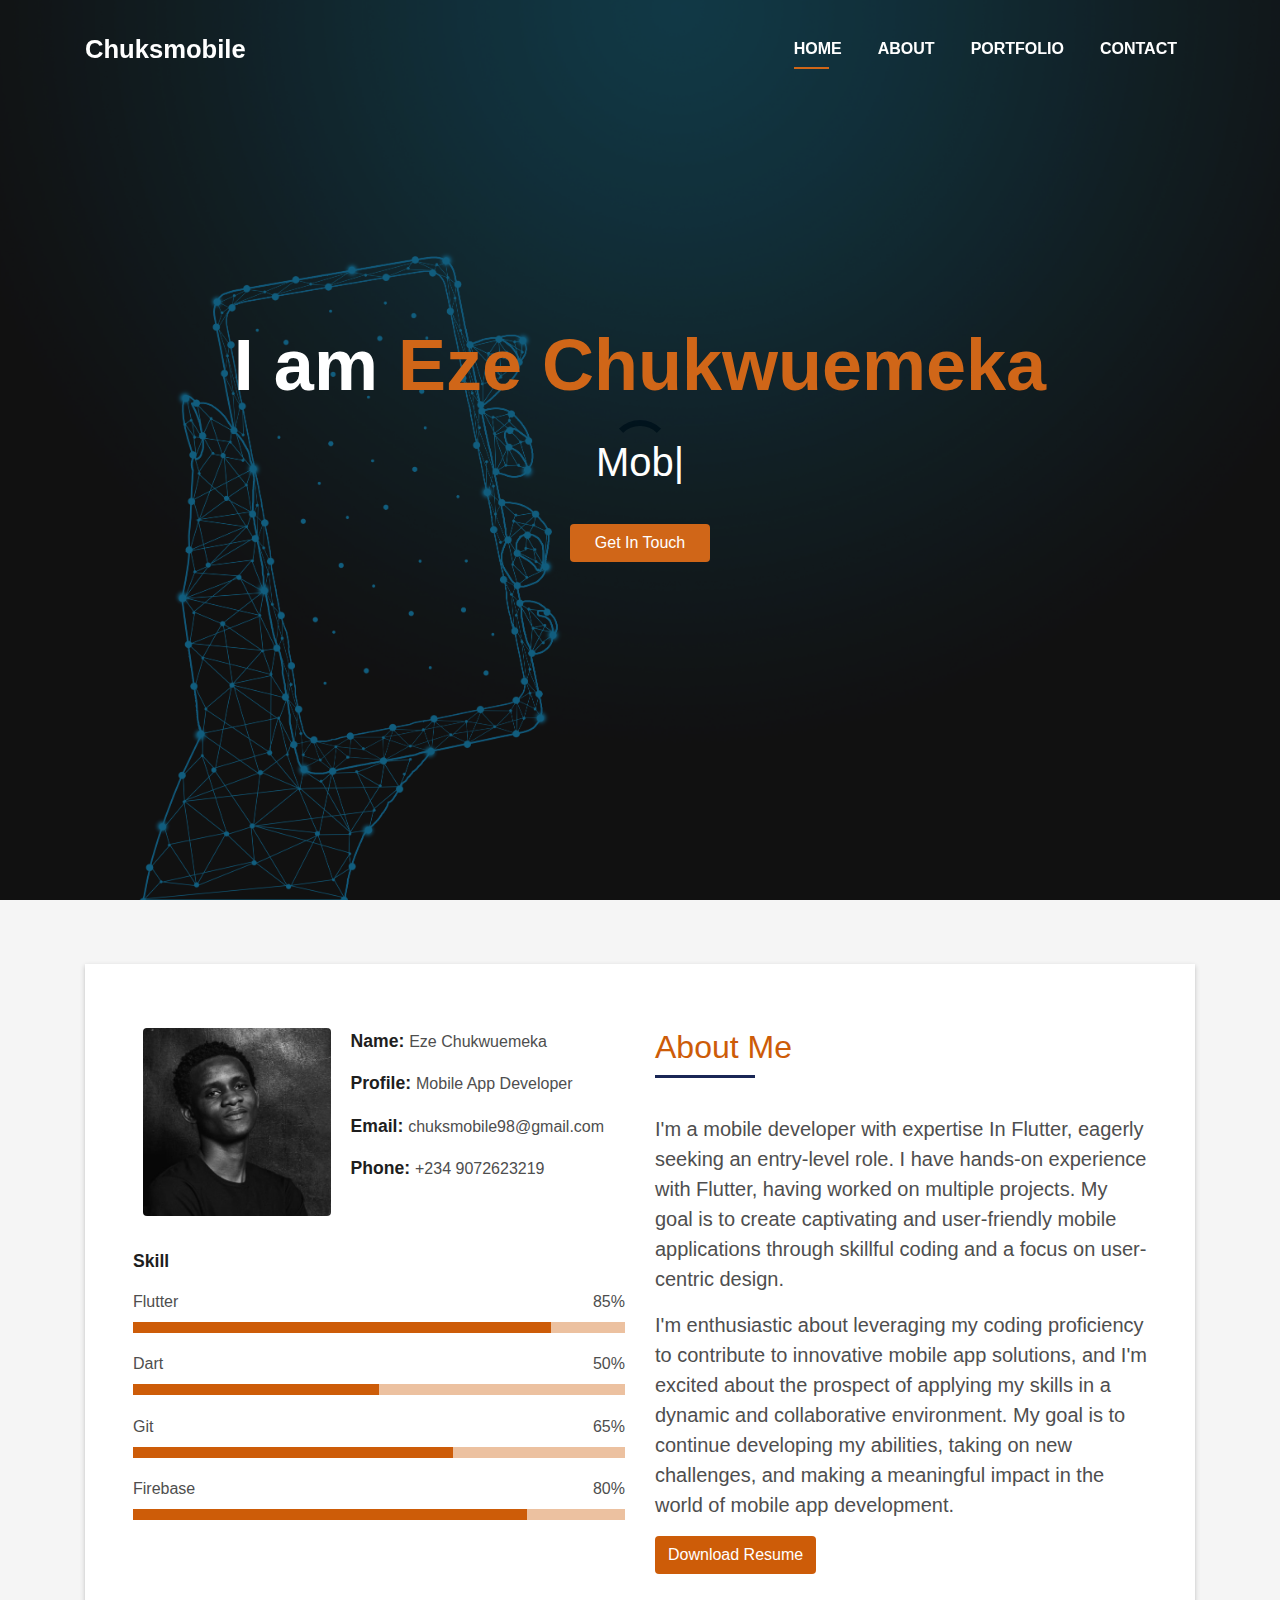
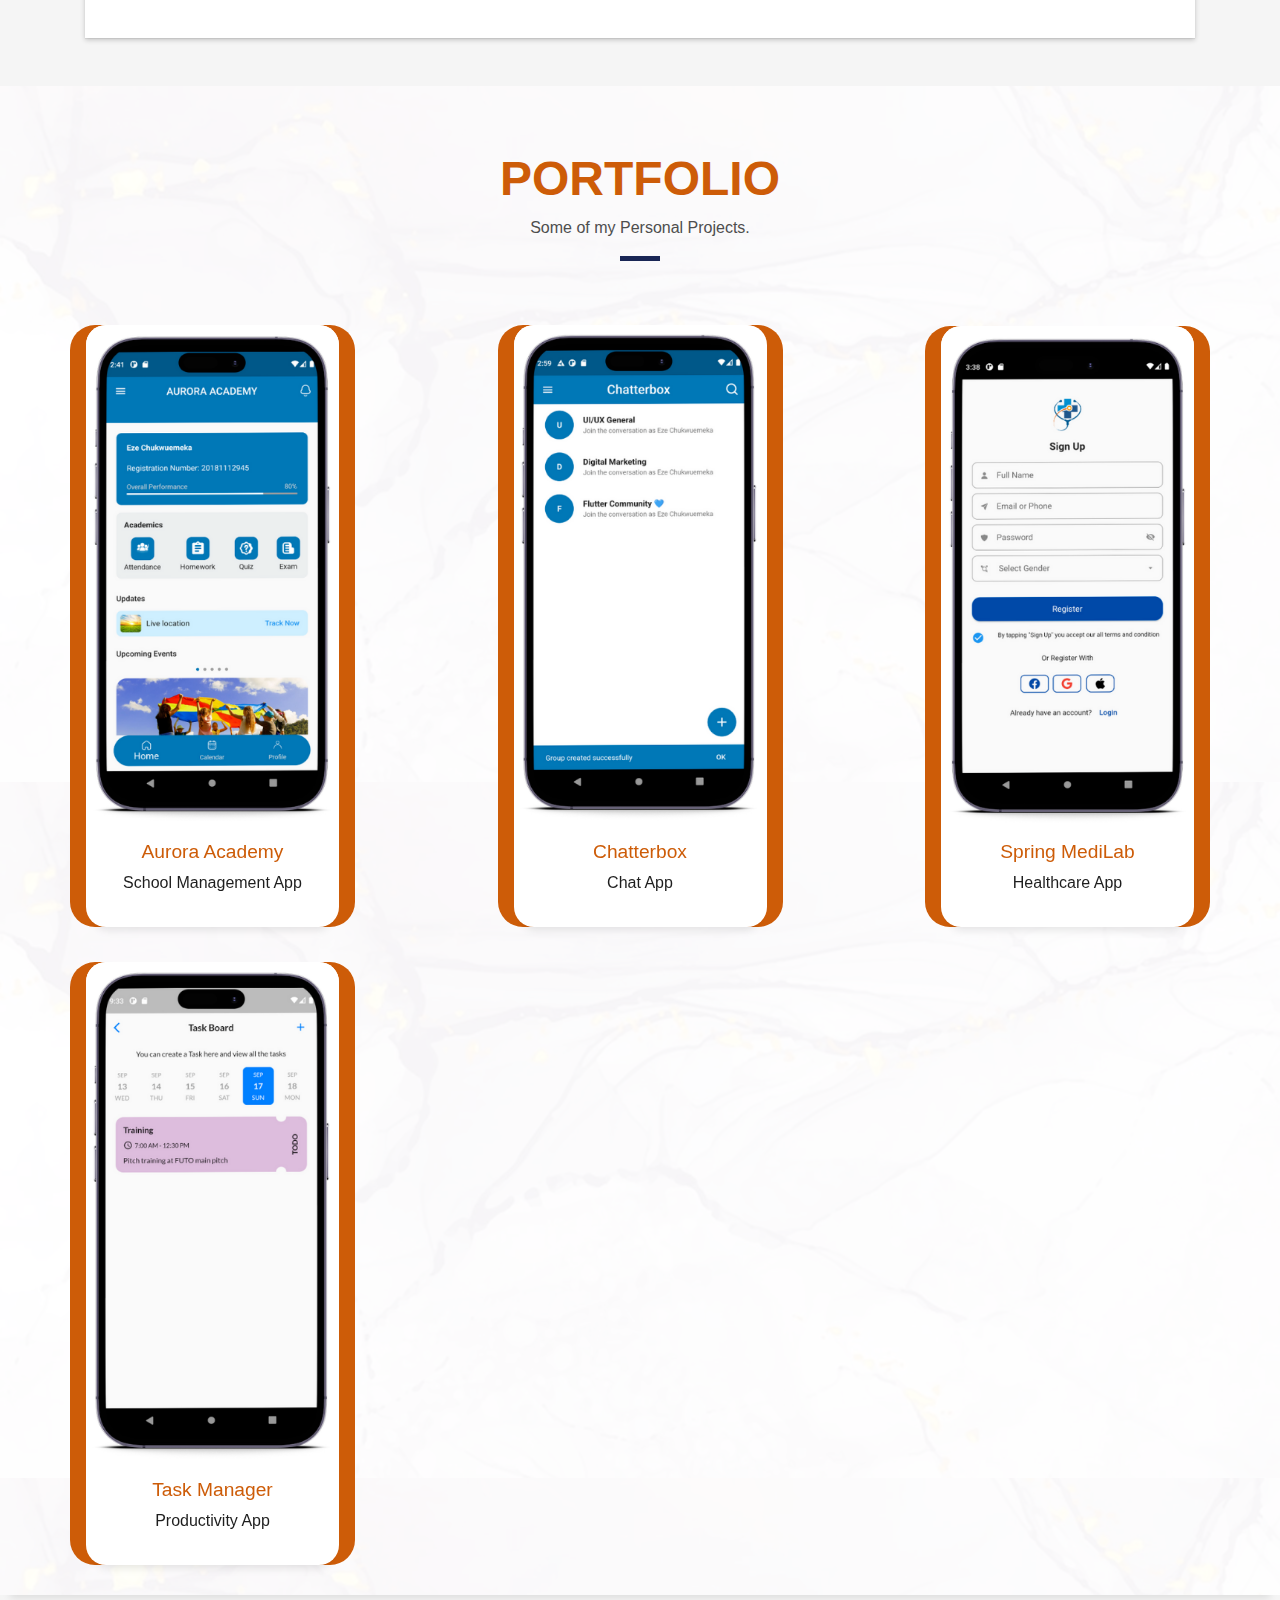
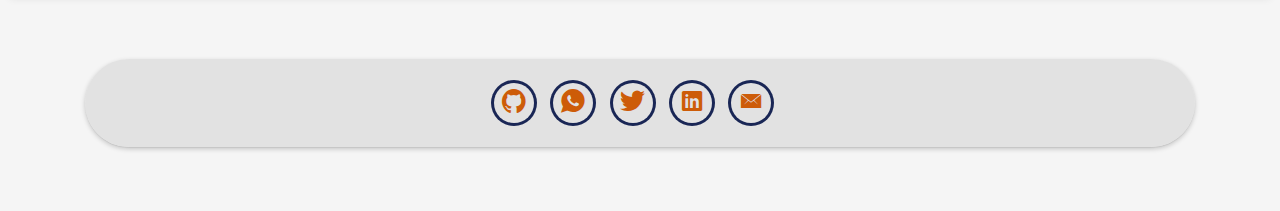
==== index.html @ 96741dcc "Initial commit" ====
<!DOCTYPE html>
<html lang="en">
  <head>
    <meta charset="utf-8" />
    <title>Eze Chukwuemeka - Mobile developer</title>
    <meta content="width=device-width, initial-scale=1.0" name="viewport" />
    <meta content="" name="keywords" />
    <meta content="" name="description" />

    <!-- Favicons -->
    <link href="img/eze.jpg" rel="icon" />
    <link href="img/eze.jpg" rel="apple-touch-icon" />

    <!-- Bootstrap CSS File -->
    <link href="lib/bootstrap/css/bootstrap.min.css" rel="stylesheet" />

    <!-- Libraries CSS Files -->
    <link href="lib/font-awesome/css/font-awesome.min.css" rel="stylesheet" />
    <link href="lib/animate/animate.min.css" rel="stylesheet" />
    <link href="lib/ionicons/css/ionicons.min.css" rel="stylesheet" />
    <link href="lib/owlcarousel/assets/owl.carousel.min.css" rel="stylesheet" />
    <link href="lib/lightbox/css/lightbox.min.css" rel="stylesheet" />

    <!-- Main Stylesheet File -->
    <link href="css/style.css" rel="stylesheet" />
  </head>

  <body id="page-top">
    <!--/ Nav Star /-->
    <nav
      class="navbar navbar-b navbar-trans navbar-expand-md fixed-top"
      id="mainNav"
    >
      <div class="container">
        <a class="navbar-brand js-scroll" href="index.html">Chuksmobile</a>
        <button
          class="navbar-toggler collapsed"
          type="button"
          data-toggle="collapse"
          data-target="#navbarDefault"
          aria-controls="navbarDefault"
          aria-expanded="false"
          aria-label="Toggle navigation"
        >
          <span></span>
          <span></span>
          <span></span>
        </button>
        <div
          class="navbar-collapse collapse justify-content-end"
          id="navbarDefault"
        >
          <ul class="navbar-nav">
            <li class="nav-item">
              <a class="nav-link js-scroll active" href="#home">Home</a>
            </li>
            <li class="nav-item">
              <a class="nav-link js-scroll" href="#about">About</a>
            </li>

            <li class="nav-item">
              <a class="nav-link js-scroll" href="#portfolio">Portfolio</a>
            </li>

            <li class="nav-item">
              <a class="nav-link js-scroll" href="#socials">Contact</a>
            </li>
          </ul>
        </div>
      </div>
    </nav>
    <!--/ Nav End /-->

    <!--/ Intro Skew Star /-->
    <div
      id="home"
      class="intro route bg-image"
      style="background-image: url(img/tech4.jpg)"
    >
      <div class="overlay-itro"></div>
      <div class="intro-content display-table">
        <div class="table-cell">
          <div class="container">
            <!--<p class="display-6 color-d">Hello, world!</p>-->
            <h1 class="intro-title mb-4">
              I am <span style="color: #cd5c08">Eze Chukwuemeka</span>
            </h1>
            <p class="intro-subtitle">
              <span class="text-slider-items"
                >Mobile App Developer,Expertise in,Flutter,Dart,Firebase</span
              ><strong class="text-slider"></strong>
            </p>
            <p class="pt-3">
              <a
                class="btn btn-color text-white btn js-scroll px-4"
                href="#socials"
                role="button"
                >Get In Touch</a
              >
            </p>
          </div>
        </div>
      </div>
    </div>
    <!--/ Intro Skew End /-->

    <section id="about" class="about-mf sect-pt4 route">
      <div class="container">
        <div class="row">
          <div class="col-sm-12">
            <div class="box-shadow-full">
              <div class="row">
                <div class="col-md-6">
                  <div class="row">
                    <div class="col-sm-6 col-md-5">
                      <div class="about-img">
                        <img
                          src="img/eze.jpg"
                          class="img-fluid rounded b-shadow-a"
                          alt=""
                        />
                      </div>
                    </div>
                    <div class="col-sm-6 col-md-7">
                      <div class="about-info">
                        <p>
                          <span class="title-s">Name: </span>
                          <span>Eze Chukwuemeka</span>
                        </p>
                        <p>
                          <span class="title-s">Profile: </span>
                          <span>Mobile App Developer</span>
                        </p>
                        <p>
                          <span class="title-s">Email: </span>
                          <span>chuksmobile98@gmail.com</span>
                        </p>
                        <p>
                          <span class="title-s">Phone: </span>
                          <span>+234 9072623219</span>
                        </p>
                      </div>
                    </div>
                  </div>
                  <div class="skill-mf">
                    <p class="title-s">Skill</p>
                    <span>Flutter</span> <span class="pull-right">85%</span>
                    <div class="progress">
                      <div
                        class="progress-bar"
                        role="progressbar"
                        style="width: 85%"
                        aria-valuenow="85"
                        aria-valuemin="0"
                        aria-valuemax="100"
                      ></div>
                    </div>
                    <span>Dart</span> <span class="pull-right">50%</span>
                    <div class="progress">
                      <div
                        class="progress-bar"
                        role="progressbar"
                        style="width: 50%"
                        aria-valuenow="50"
                        aria-valuemin="0"
                        aria-valuemax="100"
                      ></div>
                    </div>
                    <span>Git</span> <span class="pull-right">65%</span>
                    <div class="progress">
                      <div
                        class="progress-bar"
                        role="progressbar"
                        style="width: 65%"
                        aria-valuenow="65"
                        aria-valuemin="0"
                        aria-valuemax="100"
                      ></div>
                    </div>
                    <span>Firebase</span> <span class="pull-right">80%</span>
                    <div class="progress">
                      <div
                        class="progress-bar"
                        role="progressbar"
                        style="width: 80%"
                        aria-valuenow="80"
                        aria-valuemin="0"
                        aria-valuemax="100"
                      ></div>
                    </div>
                  </div>
                </div>
                <div class="col-md-6">
                  <div class="about-me pt-4 pt-md-0">
                    <div class="title-box-2">
                      <h5 class="title-left">About Me</h5>
                    </div>
                    <p class="lead">
                      I'm a mobile developer with expertise In Flutter, eagerly
                      seeking an entry-level role. I have hands-on experience
                      with Flutter, having worked on multiple projects. My goal
                      is to create captivating and user-friendly mobile
                      applications through skillful coding and a focus on
                      user-centric design.
                    </p>
                    <p class="lead">
                      I'm enthusiastic about leveraging my coding proficiency to
                      contribute to innovative mobile app solutions, and I'm
                      excited about the prospect of applying my skills in a
                      dynamic and collaborative environment. My goal is to
                      continue developing my abilities, taking on new
                      challenges, and making a meaningful impact in the world of
                      mobile app development.
                    </p>

                    <!-- Add a "Download Resume" button -->
                    <div class="download-button">
                      <a
                        href="Resume.pdf"
                        class="btn btn-color text-white resume-btn"
                        download
                        >Download Resume</a
                      >
                    </div>
                  </div>
                </div>
              </div>
            </div>
          </div>
        </div>
      </div>
    </section>

    <!--/ Section Portfolio Star /-->
    <section
      id="portfolio"
      class="portfolio-mf sect-pt4 route mb-0 paralax-mf footer-paralax bg-image sect-mt4 route mt-0"
      style="background: #eeeeee; background-image: url(img/blog_bg2.png)"
    >
      <div class="container">
        <div class="row">
          <div class="col-sm-12">
            <div class="title-box text-center">
              <h3 class="title-a">Portfolio</h3>
              <p class="subtitle-a">Some of my Personal Projects.</p>
              <div class="line-mf"></div>
            </div>
          </div>
        </div>

        <div
          class="row d-flex justify-content-between align-items-center portfolio-row"
        >
          <!-- project 1 -->
          <div class="col col-md-3 px-3">
            <a href="blog-single.html">
              <div class="work-box">
                <div class="work-img text-center">
                  <img
                    src="img/mockup_Image/auora-1.png"
                    alt=""
                    class="img-fluid"
                  />
                </div>
                <div class="title text-center py-3 m-0">
                  <h2 class="w-title">Aurora Academy</h2>
                  <p class="w-ctegory">School Management App</p>
                </div>
              </div>
            </a>
          </div>

          <!-- project 2 -->
          <div class="col col-md-3 px-3">
            <a href="chatterbox-blog.html">
              <div class="work-box">
                <div class="work-img text-center">
                  <img
                    src="img/mockup_Image/chatterbox-2.png"
                    alt=""
                    class="img-fluid"
                  />
                </div>
                <div class="title text-center py-3 m-0">
                  <h2 class="w-title">Chatterbox</h2>
                  <p class="w-ctegory">Chat App</p>
                </div>
              </div>
            </a>
          </div>

          <!-- project 3 -->
          <div class="col col-md-3 px-3">
            <a href="spring.html">
              <div class="work-box">
                <div class="work-img text-center">
                  <img
                    src="img/mockup_Image/spring-1.png"
                    alt=""
                    class="img-fluid"
                  />
                </div>
                <div class="title text-center py-3 m-0">
                  <h2 class="w-title">Spring MediLab</h2>
                  <p class="w-ctegory">Healthcare App</p>
                </div>
              </div>
            </a>
          </div>

          <!-- project 4
          <div class="col col-md-3 px-3">
            <a href="blog-single.html">
              <div class="work-box">
                <div class="work-img text-center">
                  <img
                    src="img/work-1.jpg"
                    alt=""
                    class="img-fluid"
                    style="height: 27em; width: 15em"
                  />
                </div>
                <div class="title text-center py-3 m-0">
                  <h2 class="w-title">PetPulse</h2>
                  <p class="w-ctegory">Dog App</p>
                </div>
              </div>
            </a>
          </div> -->

          <!-- project 5 -->
          <div class="col col-md-3 px-3">
            <a href="task-manager.html">
              <div class="work-box">
                <div class="work-img text-center">
                  <img
                    src="img/mockup_Image/todo-1.png"
                    alt=""
                    class="img-fluid"
                  />
                </div>
                <div class="title text-center py-3 m-0">
                  <h2 class="w-title">Task Manager</h2>
                  <p class="w-ctegory">Productivity App</p>
                </div>
              </div>
            </a>
          </div>

          <!-- project 6
          <div class="col col-md-4 px-3">
            <a href="blog-single.html">
              <div class="work-box">
                <div class="work-img">
                  <img
                    src="img/work-1.jpg"
                    alt=""
                    class="img-fluid"
                    style="height: 27em; width: 15em"
                  />
                </div>
                <div class="title text-center py-3 m-0">
                  <h2 class="w-title">Loreda Cuno Nere</h2>
                  <p class="w-ctegory">Web App</p>
                </div>
              </div>
            </a>
          </div> -->
        </div>
      </div>
    </section>
    <!--/ Section Portfolio End /-->

    <!--/ Section Contact-Footer Star /-->
    <section
      class="paralax-mf footer-paralax bg-image sect-mt4 route mt-0"
      style="background-image: url(img/tech4.jpg)"
    >
      <!-- <div class="overlay-mf"></div> -->

      <footer>
        <div class="container">
          <div class="row">
            <div class="col-sm-12">
              <div class="copyright-box">
                <div id="socials" class="socials rounded">
                  <ul>
                    <li>
                      <a href="https://github.com/Devchuks98"
                        ><span class="ico-circle"
                          ><i class="ion-social-github"></i></span
                      ></a>
                    </li>
                    <li>
                      <a href="https://wa.me/09072623219"
                        ><span class="ico-circle"
                          ><i class="ion-social-whatsapp"></i></span
                      ></a>
                    </li>
                    <li>
                      <a href="https://twitter.com/stonecode_"
                        ><span class="ico-circle"
                          ><i class="ion-social-twitter"></i></span
                      ></a>
                    </li>
                    <li>
                      <a
                        href="https://www.linkedin.com/in/chukwuemeka-eze-564a55219/"
                        ><span class="ico-circle"
                          ><i class="ion-social-linkedin"></i></span
                      ></a>
                    </li>
                    <li>
                      <a href="mailto:chuksmobile98@gmail.com">
                        <span class="ico-circle"
                          ><i class="ion-ios-email"></i></span
                      ></a>
                    </li>
                  </ul>
                </div>

                <div class="credits"></div>
              </div>
            </div>
          </div>
        </div>
      </footer>
    </section>
    <!--/ Section Contact-footer End /-->

    <a href="#" class="back-to-top"><i class="fa fa-chevron-up"></i></a>
    <div id="preloader"></div>

    <!-- JavaScript Libraries -->
    <script src="lib/jquery/jquery.min.js"></script>
    <script src="lib/jquery/jquery-migrate.min.js"></script>
    <script src="lib/popper/popper.min.js"></script>
    <script src="lib/bootstrap/js/bootstrap.min.js"></script>
    <script src="lib/easing/easing.min.js"></script>
    <script src="lib/counterup/jquery.waypoints.min.js"></script>
    <script src="lib/counterup/jquery.counterup.js"></script>
    <script src="lib/owlcarousel/owl.carousel.min.js"></script>
    <script src="lib/lightbox/js/lightbox.min.js"></script>
    <script src="lib/typed/typed.min.js"></script>
    <!-- Contact Form JavaScript File -->
    <script src="contactform/contactform.js"></script>

    <!-- Template Main Javascript File -->
    <script src="js/main.js"></script>
  </body>
</html>
---- css/style.css ----
/*
  Theme Name: DevFolio
  Theme URL: https://bootstrapmade.com/devfolio-bootstrap-portfolio-html-template/
  Author: BootstrapMade.com
  License: https://bootstrapmade.com/license/
*/

/*======================================
//--//-->   STYLES GENERALES
======================================*/

body {
  background-color: #f5f5f5;
  color: #4e4e4e;
}

h1,
h2,
h3,
h4,
h5,
h6 {
  color: #CD5C08;
}

a {
  color: #1e1e1e;
  transition: all 0.5s ease-in-out;
}

a:hover {
  color: #CD5C08;
  text-decoration: none;
  transition: all 0.5s ease-in-out;
}

.p-r {
  position: relative;
}

.color-a {
  color: #CD5C08;
}

.color-d {
  color: #f5f5f5;
}

.color-text-a {
  color: #4e4e4e;
}

.box-shadow,
.paralax-mf,
.service-box,
.work-box,
.card-blog {
  box-shadow: 0 13px 8px -10px rgba(0, 0, 0, 0.1);
}

.box-shadow-a,
.button:hover {
  box-shadow: 0 0 0 4px #cde1f8;
}

.display-5 {
  font-size: 2.5rem;
  font-weight: 300;
  line-height: 1.1;
}

.display-6 {
  font-size: 2rem;
  font-weight: 300;
  line-height: 1.1;
}

.avatar {
  width: 32px;
  height: 32px;
  margin-right: 4px;
  overflow: hidden;
}

.bg-image {
  background-repeat: no-repeat;
  background-attachment: fixed;
  background-size: cover;
  background-position: center center;
}

.overlay-mf {
  background-color: #192655;
}

.overlay-mf {
  position: absolute;
  top: 0;
  left: 0px;
  padding: 0;
  height: 100%;
  width: 100%;
  opacity: 0.7;
}

.paralax-mf {
  position: relative;
  padding: 8rem 0;
}

.display-table {
  width: 100%;
  height: 100%;
  display: table;
}

.table-cell {
  display: table-cell;
  vertical-align: middle;
}

/*--/ Sections /--*/

.sect-4 {
  padding: 4rem 0;
}

.sect-pt4 {
  padding-top: 4rem;
}

.sect-mt4 {
  margin-top: 4rem;
}

/*--/ Title s /--*/

.title-s {
  font-weight: 600;
  color: #1e1e1e;
  font-size: 1.1rem;
}

/*--/ Title A /--*/

.title-box {
  margin-bottom: 4rem;
}

.title-a {
  font-size: 3rem;
  font-weight: bold;
  text-transform: uppercase;
}

.subtitle-a {
  color: #4e4e4e;
}

.line-mf {
  width: 40px;
  height: 5px;
  background-color: #192655;
  margin: 0 auto;
}

/*--/ Title Left /--*/

.title-box-2 {
  margin-bottom: 3rem;
}

.title-left {
  font-size: 2rem;
  position: relative;
}

.title-left:before {
  content: "";
  position: absolute;
  height: 3px;
  background-color: #192655;
  width: 100px;
  bottom: -12px;
}

/*------/ Box /------*/

.box-pl2 {
  padding-left: 2rem;
}

.box-shadow-full {
  padding: 3rem 1.25rem;
  position: relative;
  background-color: #fff;
  margin-bottom: 3rem;
  z-index: 2;
  box-shadow: 0 1px 1px 0 rgba(0, 0, 0, 0.06), 0 2px 5px 0 rgba(0, 0, 0, 0.2);
}

/*------/ Socials /------*/

.socials {
  padding: 1.5rem 0;
  background: #ddddddc8;
  border-radius: 50px !important;
  box-shadow: 0 1px 1px 0 rgba(0, 0, 0, 0.06), 0 2px 5px 0 rgba(0, 0, 0, 0.2);
}

.socials ul li {
  display: inline-block;
}

.socials .ico-circle i {
  color: #CD5C08;
}
.socials .ico-circle {
  height: 40px;
  width: 40px;
  font-size: 1.7rem;
  border-radius: 50%;
  line-height: 1.4;
  margin: 0 15px 0 0;
  box-shadow: 0 0 0 3px#192655;
  transition: all 500ms ease;
}

.socials .ico-circle:hover {
  background-color: transparent;
  color: #fff;
  box-shadow: 0 0 0 3px #CD5C08;
  transition: all 500ms ease;
}

/*------/ Ul resect /------*/

.ul-resect,
.socials ul,
.list-ico,
.blog-wrapper .post-meta ul,
.box-comments .list-comments,
.widget-sidebar .list-sidebar,
.widget-tags ul {
  list-style: none;
  padding-left: 0;
  margin-bottom: 0;
}

.list-ico {
  line-height: 2;
}

.list-ico span {
  color: #192655;
  margin-right: 10px;
}

/*------/ Ico Circle /------*/

.ico-circle {
  height: 100px;
  width: 100px;
  font-size: 2rem;
  border-radius: 50%;
  line-height: 1.55;
  margin: 0 auto;
  text-align: center;
  box-shadow: 0 0 0 10px#192655;
  display: block;
}

/*------/ Owl Carousel /------*/

.owl-theme .owl-dots {
  text-align: center;
  margin-top: 18px;
}

.owl-theme .owl-dots .owl-dot {
  display: inline-block;
}

.owl-theme .owl-dots .owl-dot span {
  width: 18px;
  height: 7px;
  margin: 5px 5px;
  background: #cde1f8;
  border: 0px solid #cde1f8;
  display: block;
  transition: all 0.6s ease-in-out;
  cursor: pointer;
}

.owl-theme .owl-dots .owl-dot:hover span {
  background-color: #cde1f8;
}

.owl-theme .owl-dots .owl-dot.active span {
  background-color: #1b1b1b;
  width: 25px;
}

/*--/ Scrolltop s /--*/

.scrolltop-mf {
  position: relative;
  display: none;
}

.scrolltop-mf span {
  z-index: 999;
  position: fixed;
  width: 42px;
  height: 42px;
  background-color: #192655;
  opacity: 0.7;
  font-size: 1.6rem;
  line-height: 1.5;
  text-align: center;
  color: #fff;
  top: auto;
  left: auto;
  right: 30px;
  bottom: 50px;
  cursor: pointer;
  border-radius: 50%;
}

/* Back to top button */

.back-to-top {
  position: fixed;
  display: none;
  background: #CD5C08;
  color: #fff;
  width: 44px;
  height: 44px;
  text-align: center;
  line-height: 1;
  font-size: 16px;
  border-radius: 50%;
  right: 15px;
  bottom: 15px;
  transition: background 0.5s;
  z-index: 11;
}

.back-to-top i {
  padding-top: 12px;
  color: #fff;
}

/* Prelaoder */

#preloader {
  position: fixed;
  top: 0;
  left: 0;
  right: 0;
  bottom: 0;
  z-index: 9999;
  overflow: hidden;
  background: #fff;
}

#preloader:before {
  content: "";
  position: fixed;
  top: calc(50% - 30px);
  left: calc(50% - 30px);
  border: 6px solid #f2f2f2;
  border-top: 6px solid#192655;
  border-radius: 50%;
  width: 60px;
  height: 60px;
  -webkit-animation: animate-preloader 1s linear infinite;
  animation: animate-preloader 1s linear infinite;
}

@-webkit-keyframes animate-preloader {
  0% {
    -webkit-transform: rotate(0deg);
    transform: rotate(0deg);
  }

  100% {
    -webkit-transform: rotate(360deg);
    transform: rotate(360deg);
  }
}

@keyframes animate-preloader {
  0% {
    -webkit-transform: rotate(0deg);
    transform: rotate(0deg);
  }

  100% {
    -webkit-transform: rotate(360deg);
    transform: rotate(360deg);
  }
}

/*======================================
//--//-->   NAVBAR
======================================*/

.navbar-b {
  transition: all 0.5s ease-in-out;
  background-color: transparent;
  padding-top: 1.563rem;
  padding-bottom: 1.563rem;
}

.navbar-b.navbar-reduce {
  box-shadow: 0px 6px 9px 0px rgba(0, 0, 0, 0.06);
}

.navbar-b.navbar-trans .nav-item,
.navbar-b.navbar-reduce .nav-item {
  position: relative;
  padding-right: 10px;
  padding-left: 0;
}

.navbar-b.navbar-trans .nav-link,
.navbar-b.navbar-reduce .nav-link {
  color: #fff;
  text-transform: uppercase;
  font-weight: 600;
}

.navbar-b.navbar-trans .nav-link:before,
.navbar-b.navbar-reduce .nav-link:before {
  content: "";
  position: absolute;
  margin-left: 0px;
  width: 0%;
  bottom: 0;
  left: 0;
  height: 2px;
  transition: all 500ms ease;
}

.navbar-b.navbar-trans .nav-link:hover,
.navbar-b.navbar-reduce .nav-link:hover {
  color: #1b1b1b;
}

.navbar-b.navbar-trans .nav-link:hover:before,
.navbar-b.navbar-reduce .nav-link:hover:before {
  width: 35px;
}

.navbar-b.navbar-trans .show > .nav-link:before,
.navbar-b.navbar-trans .active > .nav-link:before,
.navbar-b.navbar-trans .nav-link.show:before,
.navbar-b.navbar-trans .nav-link.active:before,
.navbar-b.navbar-reduce .show > .nav-link:before,
.navbar-b.navbar-reduce .active > .nav-link:before,
.navbar-b.navbar-reduce .nav-link.show:before,
.navbar-b.navbar-reduce .nav-link.active:before {
  width: 35px;
}

.navbar-b.navbar-trans .nav-link:before {
  background-color: #CD5C08;
}

.navbar-b.navbar-trans .nav-link:hover {
  color: #fff;
}

.navbar-b.navbar-trans .show > .nav-link,
.navbar-b.navbar-trans .active > .nav-link,
.navbar-b.navbar-trans .nav-link.show,
.navbar-b.navbar-trans .nav-link.active {
  color: #fff;
}

.navbar-b.navbar-reduce {
  transition: all 0.5s ease-in-out;
  background-color: #fff;
  padding-top: 15px;
  padding-bottom: 15px;
}

.navbar-b.navbar-reduce .nav-link {
  color: #192655;
}

.navbar-b.navbar-reduce .nav-link:before {
  background-color: #CD5C08;
}

.navbar-b.navbar-reduce .nav-link:hover {
  color: #192655;
}

.navbar-b.navbar-reduce .show > .nav-link,
.navbar-b.navbar-reduce .active > .nav-link,
.navbar-b.navbar-reduce .nav-link.show,
.navbar-b.navbar-reduce .nav-link.active {
  color: #192655;
}

.navbar-b.navbar-reduce .navbar-brand {
  color: #192655;
}

.navbar-b.navbar-reduce .navbar-toggler span {
  background-color: #1b1b1b;
}

.navbar-b .navbar-brand {
  color: #fff;
  font-size: 1.6rem;
  font-weight: 600;
}

.navbar-b .navbar-nav .dropdown-item.show .dropdown-menu,
.navbar-b .dropdown.show .dropdown-menu,
.navbar-b .dropdown-btn.show .dropdown-menu {
  -webkit-transform: translate3d(0px, 0px, 0px);
  transform: translate3d(0px, 0px, 0px);
  visibility: visible !important;
}

.navbar-b .dropdown-menu {
  margin: 1.12rem 0 0;
  border-radius: 0;
}

.navbar-b .dropdown-menu .dropdown-item {
  padding: 0.7rem 1.7rem;
  transition: all 500ms ease;
}

.navbar-b .dropdown-menu .dropdown-item:hover {
  background-color: #192655;
  color: #fff;
  transition: all 500ms ease;
}

.navbar-b .dropdown-menu .dropdown-item.active {
  background-color: #192655;
}

/*--/ Hamburger Navbar /--*/
.navbar-toggler {
  position: relative;
}

.navbar-toggler:focus,
.navbar-toggler:active {
  outline: 0;
}

.navbar-toggler span {
  display: block;
  background-color: #fff;
  height: 3px;
  width: 25px;
  margin-top: 4px;
  margin-bottom: 4px;
  -webkit-transform: rotate(0deg);
  transform: rotate(0deg);
  left: 0;
  opacity: 1;
}

.navbar-toggler span:nth-child(1),
.navbar-toggler span:nth-child(3) {
  transition: -webkit-transform 0.35s ease-in-out;
  transition: transform 0.35s ease-in-out;
  transition: transform 0.35s ease-in-out, -webkit-transform 0.35s ease-in-out;
}

.navbar-toggler:not(.collapsed) span:nth-child(1) {
  position: absolute;
  left: 12px;
  top: 10px;
  -webkit-transform: rotate(135deg);
  transform: rotate(135deg);
  opacity: 0.9;
}

.navbar-toggler:not(.collapsed) span:nth-child(2) {
  height: 12px;
  visibility: hidden;
  background-color: transparent;
}

.navbar-toggler:not(.collapsed) span:nth-child(3) {
  position: absolute;
  left: 12px;
  top: 10px;
  -webkit-transform: rotate(-135deg);
  transform: rotate(-135deg);
  opacity: 0.9;
}

/*======================================
//--//-->   INTRO
======================================*/

.intro {
  height: 100vh;
  position: relative;
  color: #fff;
}

.intro .intro-content {
  text-align: center;
  position: absolute;
}

.intro .overlay-itro {
  background-color: rgba(0, 0, 0, 0.6);
  position: absolute;
  top: 0;
  left: 0px;
  padding: 0;
  height: 100%;
  width: 100%;
  opacity: 0.9;
}

.intro .intro-title {
  color: #fff;
  font-weight: 600;
  font-size: 3rem;
}

.intro .intro-subtitle {
  font-size: 1.5rem;
  font-weight: 300;
}

.intro .text-slider-items {
  display: none;
}

.intro-single {
  height: 350px;
}

.intro-single .intro-content {
  margin-top: 30px;
}

.intro-single .intro-title {
  text-transform: uppercase;
  font-size: 3rem;
}

.intro-single .breadcrumb {
  background-color: transparent;
  color: #192655;
}

.intro-single .breadcrumb .breadcrumb-item:before {
  color: #cde1f8;
}

.intro-single .breadcrumb .breadcrumb-item.active {
  color: #cde1f8;
}

.intro-single .breadcrumb a {
  color: #fff;
}

/*======================================
//--//-->   ABOUT
======================================*/

.about-mf .box-shadow-full {
  padding-top: 4rem;
  padding-bottom: 4rem;
}

.about-mf .about-img {
  margin-bottom: 2rem;
}

.about-mf .about-img img {
  margin-left: 10px;
}

.skill-mf span {
  color: #4e4e4e;
}

.skill-mf .progress {
  background-color: #cd5d0862;
  margin: 0.5rem 0 1.2rem 0;
  border-radius: 0;
  height: 0.7rem;
}

.skill-mf .progress .progress-bar {
  height: 0.7rem;
  background-color: #CD5C08;
}

/*======================================
//--//-->   SERVICES
======================================*/

.service-box {
  background-color: #fff;
  padding: 2.5rem 1.3rem;
  border-radius: 1rem;
  margin-bottom: 3rem;
}

.service-box:hover .ico-circle {
  transition: all 500ms ease;
  color: #fff;
  background-color: #192655;
  box-shadow: 0 0 0 10px #cde1f8;
}

.service-box .service-ico {
  margin-bottom: 1rem;
  color: #1e1e1e;
}

.service-box .ico-circle {
  transition: all 500ms ease;
  font-size: 4rem;
}

.service-box .s-title {
  font-size: 1.4rem;
  text-transform: uppercase;
  text-align: center;
  padding: 0.4rem 0;
}

.service-box .s-description {
  color: #4e4e4e;
}

/*======================================
//--//-->   COUNTER
======================================*/

.counter-box {
  color: #fff;
  text-align: center;
}

.counter-ico {
  margin-bottom: 1rem;
}

.counter-ico .ico-circle {
  height: 60px;
  width: 60px;
  line-height: 1.8;
  box-shadow: 0 0 0 10px #cde1f8;
}

.counter-num .counter {
  font-size: 2rem;
  margin-bottom: 0;
}

/*======================================
//--//-->   PORTFOLIO
======================================*/

.work-box {
  margin-bottom: 3rem;
  -webkit-backface-visibility: hidden;
  backface-visibility: hidden;
  background-color: #fff;
}

.work-box:hover img {
  -webkit-transform: scale(1.3);
  transform: scale(1.3);
}

.work-img {
  display: block;
  overflow: hidden;
}

.work-img img {
  transition: all 1s;
}

.work-content {
  padding: 2rem 3% 1rem 4%;
}

.work-content .w-more {
  color: #4e4e4e;
  font-size: 0.8rem;
}

.work-content .w-more .w-ctegory {
  color: #192655;
}

.work-content .w-like {
  font-size: 2.5rem;
  color: #192655;
  float: right;
}

.work-content .w-like a {
  color: #192655;
}

.work-content .w-like .num-like {
  font-size: 0.7rem;
}

.w-title {
  font-size: 1.2rem;
}

/*======================================
//--//-->   TESTIMONIALS
======================================*/

.testimonials .owl-carousel .owl-item img {
  width: auto;
}

.testimonial-box {
  color: #fff;
  text-align: center;
}

.testimonial-box .author-test {
  margin-top: 1rem;
}

.testimonial-box .author-test img {
  margin: 0 auto;
}

.testimonial-box .author {
  color: #fff;
  text-transform: uppercase;
  font-weight: 600;
  margin: 1rem 0;
  display: block;
  font-size: 1.4rem;
}

.testimonial-box .comit {
  font-size: 2rem;
  color: #192655;
  background-color: #fff;
  width: 52px;
  height: 52px;
  display: block;
  margin: 0 auto;
  border-radius: 50%;
  line-height: 1.6;
}

/*======================================
//--//-->   BLOG
======================================*/

.card-blog .card-body {
  position: relative;
}

.card-blog .card-category-box {
  position: absolute;
  text-align: center;
  top: -16px;
  left: 15px;
  right: 15px;
  line-height: 25px;
  overflow: hidden;
}

.card-blog .card-category {
  display: inline-block;
  color: #fff;
  padding: 0 15px 5px;
  overflow: hidden;
  background-color: #192655;
  border-radius: 4px;
}

.card-blog .card-category .category {
  color: #fff;
  display: inline-block;
  text-transform: uppercase;
  font-size: 0.7rem;
  letter-spacing: 0.1px;
  margin-bottom: 0;
}

.card-blog .card-title {
  font-size: 1.3rem;
  margin-top: 0.6rem;
}

.card-blog .card-description {
  color: #4e4e4e;
}

.card-blog .post-author {
  display: inline-block;
}

.card-blog .post-date {
  color: #4e4e4e;
  display: inline-block;
  float: right;
}

/*======================================
//--//-->   BLOG-SINGLE
======================================*/

.post-box,
.form-comments,
.box-comments,
.widget-sidebar {
  padding: 2rem;
  background-color: #fff;
  margin-bottom: 3rem;
}

.blog-wrapper .article-title {
  font-size: 1.5rem;
}

.blog-wrapper .post-meta {
  margin: 1rem 0;
}

.blog-wrapper .post-meta ul {
  border-left: 4px solid#192655;
  margin-top: 1rem;
}

.blog-wrapper .post-meta ul li {
  display: inline-block;
  margin-left: 15px;
}

.blog-wrapper .post-meta ul a {
  color: #192655;
}

.blog-wrapper .post-meta ul span {
  color: #1e1e1e;
}

.blog-wrapper .blockquote {
  border-left: 4px solid#192655;
  padding: 18px;
  font-style: italic;
}

/*------/ Comments /------*/

.box-comments .list-comments li {
  padding-bottom: 40px;
}

.box-comments .list-comments .comment-avatar {
  display: table-cell;
  vertical-align: top;
}

.box-comments .list-comments .comment-avatar img {
  width: 80px;
  height: 80px;
}

.box-comments .list-comments .comment-author {
  font-size: 1.3rem;
}

.box-comments .list-comments .comment-details {
  display: table-cell;
  vertical-align: top;
  padding-left: 25px;
}

.box-comments .list-comments a {
  color: #192655;
}

.box-comments .list-comments span {
  color: #1e1e1e;
  font-style: italic;
}

.box-comments .comment-children {
  margin-left: 40px;
}

/*------/ Sidebar /------*/

.widget-sidebar .sidebar-title {
  font-size: 1.6rem;
  font-weight: 600;
  border-left: 5px solid#192655;
  padding-left: 15px;
  text-transform: uppercase;
  margin-bottom: 1.5rem;
}

.widget-sidebar .list-sidebar li {
  position: relative;
  padding: 6px 0 6px 24px;
}

.widget-sidebar .list-sidebar li:before {
  position: absolute;
  content: "";
  width: 10px;
  height: 1px;
  left: 0;
  background-color: #192655;
  top: 20px;
}

.sidebar-search input {
  background-color: #fff;
  border-radius: 0;
  transition: all 0.5s ease-in-out;
}

.sidebar-search .btn-search {
  background-color: #192655;
  border-color: #192655;
  border-radius: 0;
  padding-left: 20px;
  padding-right: 20px;
}

.widget-tags ul li {
  display: inline-block;
  background-color: #192655;
  padding: 0.2rem 0.6rem;
  margin-bottom: 0.5rem;
  border-radius: 15px;
}

.widget-tags ul li a {
  color: #fff;
}

/*======================================
//--//-->   CONTACT
======================================*/

.footer-paralax {
  padding: 4rem 0 0 0;
}

.contact-mf {
  margin-top: 4rem;
}

/*======================================
//--//-->   FOOTER
======================================*/

footer {
  text-align: center;
  color: #fff;
  padding-bottom: 4rem;
}

footer .copyright {
  margin-bottom: 0.3rem;
}

footer .credits {
  margin-bottom: 0;
}

footer .credits a {
  color: #fff;
}

/*======================================
//--//-->   CONtaCT FORM
======================================*/

#sendmessage {
  color: #192655;
  border: 1px solid#192655;
  display: none;
  text-align: center;
  padding: 15px;
  font-weight: 600;
  margin-bottom: 15px;
}

#errormessage {
  color: red;
  display: none;
  border: 1px solid red;
  text-align: center;
  padding: 15px;
  font-weight: 600;
  margin-bottom: 15px;
}

#sendmessage.show,
#errormessage.show,
.show {
  display: block;
}

.validation {
  color: red;
  display: none;
  margin: 0 0 20px;
  font-weight: 400;
  font-size: 13px;
}

/*======================================
//--//-->   BUTTON
======================================*/

.button {
  display: inline-block;
  padding: 0.3rem 0.6rem;
  text-align: center;
  vertical-align: middle;
  -webkit-user-select: none;
  -moz-user-select: none;
  -ms-user-select: none;
  user-select: none;
  font-size: 1rem;
  border-radius: 0.3rem;
  border: 1px solid transparent;
  transition: all 500ms ease;
  cursor: pointer;
}

.button:focus {
  outline: 0;
}

.button:hover {
  background-color: #0062d3;
  color: #fff;
  transition: all 500ms ease;
}

.button-a {
  background-color: #192655;
  color: #fff;
  border-color: #cde1f8;
}

.button-big {
  padding: 0.9rem 2.3rem;
  font-size: 1.2rem;
}

.button-rouded {
  border-radius: 5rem;
}

.btn-lg {
  padding: 0.5rem 1rem;
  font-size: 1.25rem;
  line-height: 1.5;
  border-radius: 0.3rem;
}

@media (min-width: 577px) {
  .counter-box {
    margin-bottom: 1.8rem;
  }
}

@media (min-width: 767px) {
  .about-mf .box-pl2 {
    margin-top: 3rem;
    padding-left: 0rem;
  }

  .card-blog {
    margin-bottom: 3rem;
  }

  .contact-mf .box-pl2 {
    margin-top: 3rem;
    padding-left: 0rem;
  }
}

@media (min-width: 768px) {
  .box-shadow-full {
    padding: 3rem;
  }

  .navbar-b.navbar-trans .nav-item,
  .navbar-b.navbar-reduce .nav-item {
    padding-left: 10px;
  }

  .navbar-b.navbar-trans .nav-link:before,
  .navbar-b.navbar-reduce .nav-link:before {
    margin-left: 18px;
  }

  .intro .intro-title {
    font-size: 4.5rem;
  }

  .intro .intro-subtitle {
    font-size: 2.5rem;
  }

  .intro-single .intro-title {
    font-size: 3.5rem;
  }

  .testimonial-box .description {
    padding: 0 5rem;
  }

  .post-box,
  .form-comments,
  .box-comments,
  .widget-sidebar {
    padding: 3rem;
  }

  .blog-wrapper .article-title {
    font-size: 1.9rem;
  }

  .box-comments .list-comments .comment-author {
    font-size: 1.5rem;
  }
}

@media (min-width: 992px) {
  .testimonial-box .description {
    padding: 0 8rem;
  }
}

@media (min-width: 1200px) {
  .testimonial-box .description {
    padding: 0 13rem;
  }
}

@media (max-width: 768px) {
  .back-to-top {
    bottom: 15px;
  }
}

.btn-color {
  background: #CD5C08;
  transition: all 1s ease;
}

.btn-color:hover {
  background: transparent;
  border: 2px solid #CD5C08;
  color: #fff;
  transition: all 0.3s;
}

.resume-btn:hover {
  color: #333 !important;
}

.portfolio-row {
  gap: 5px;
}

.portfolio-row .col {
  padding-bottom: 0;
  background: #CD5C08;
  border-radius: 25px;
  margin-bottom: 30px;
}
.portfolio-row .col .work-box, .portfolio-row .col img {
  border-radius: 20px;
}
.portfolio-row .col .work-box {
  margin-block: 0;
}
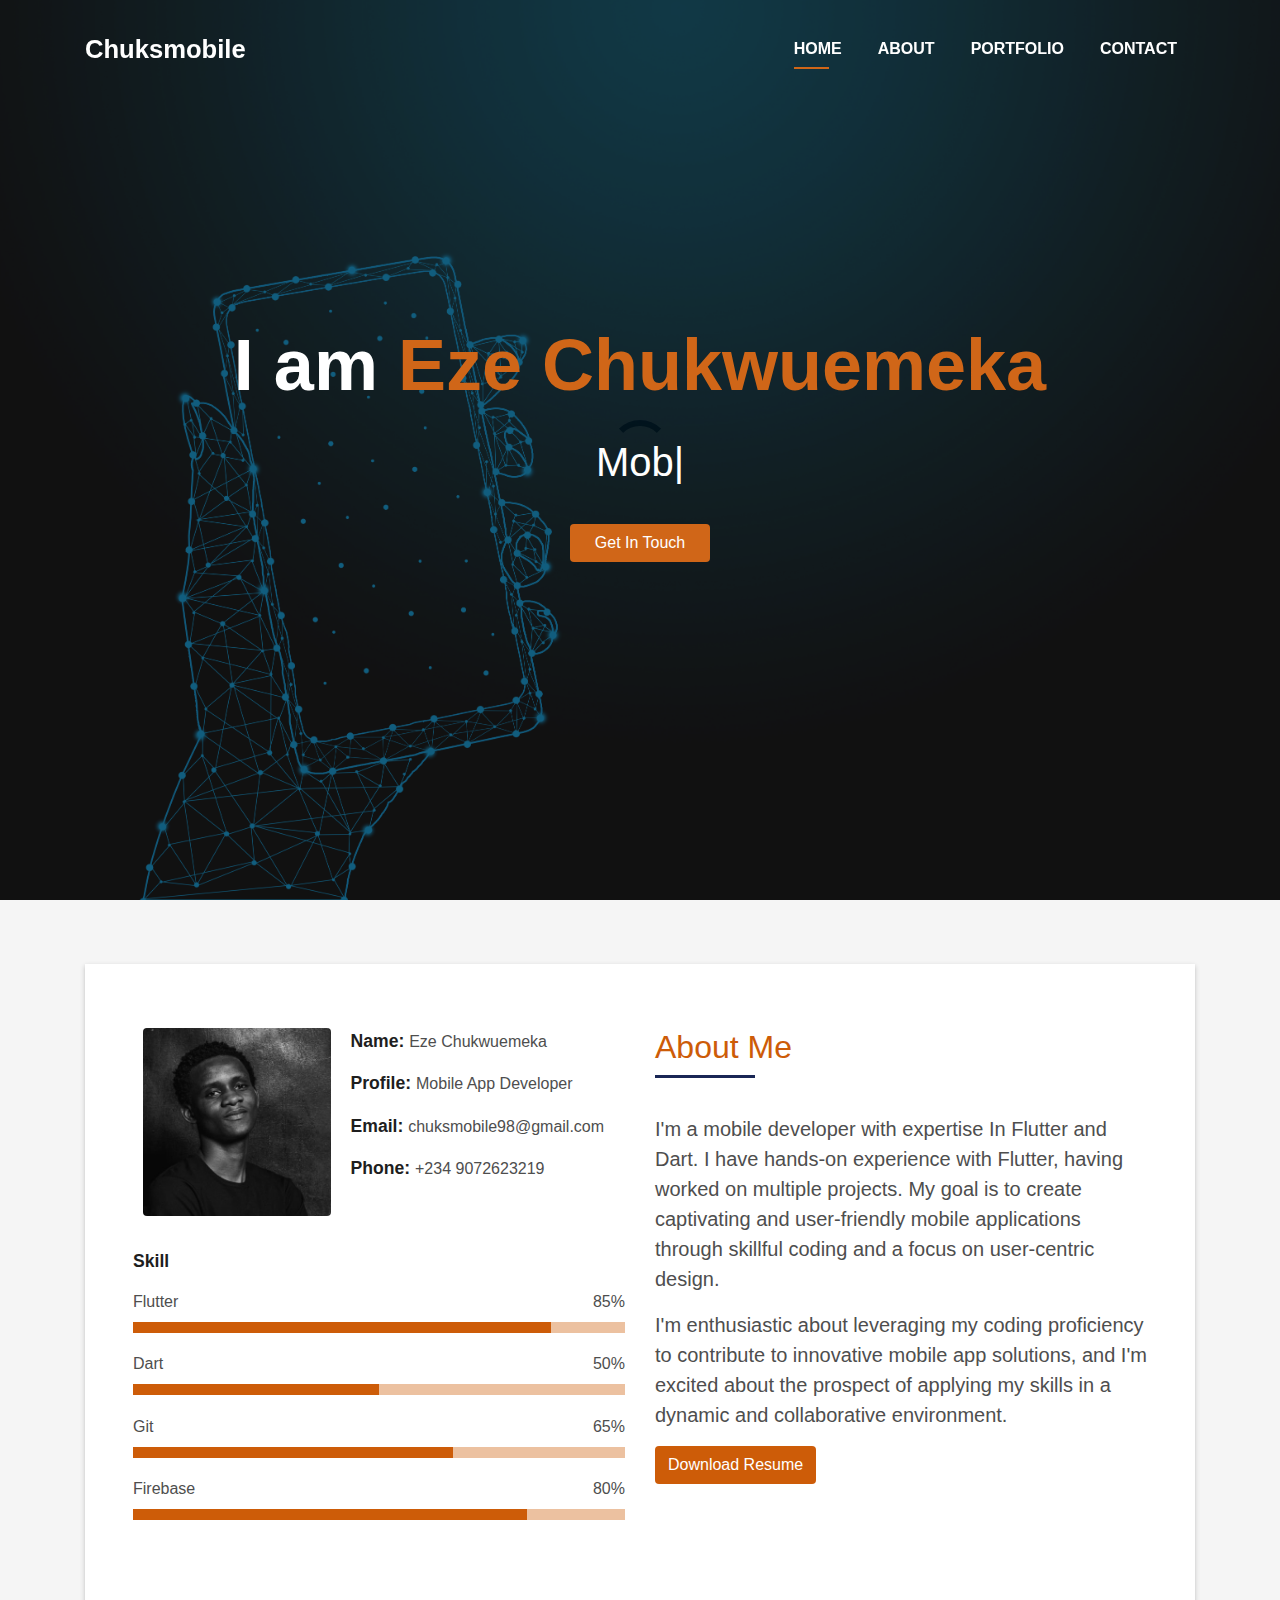
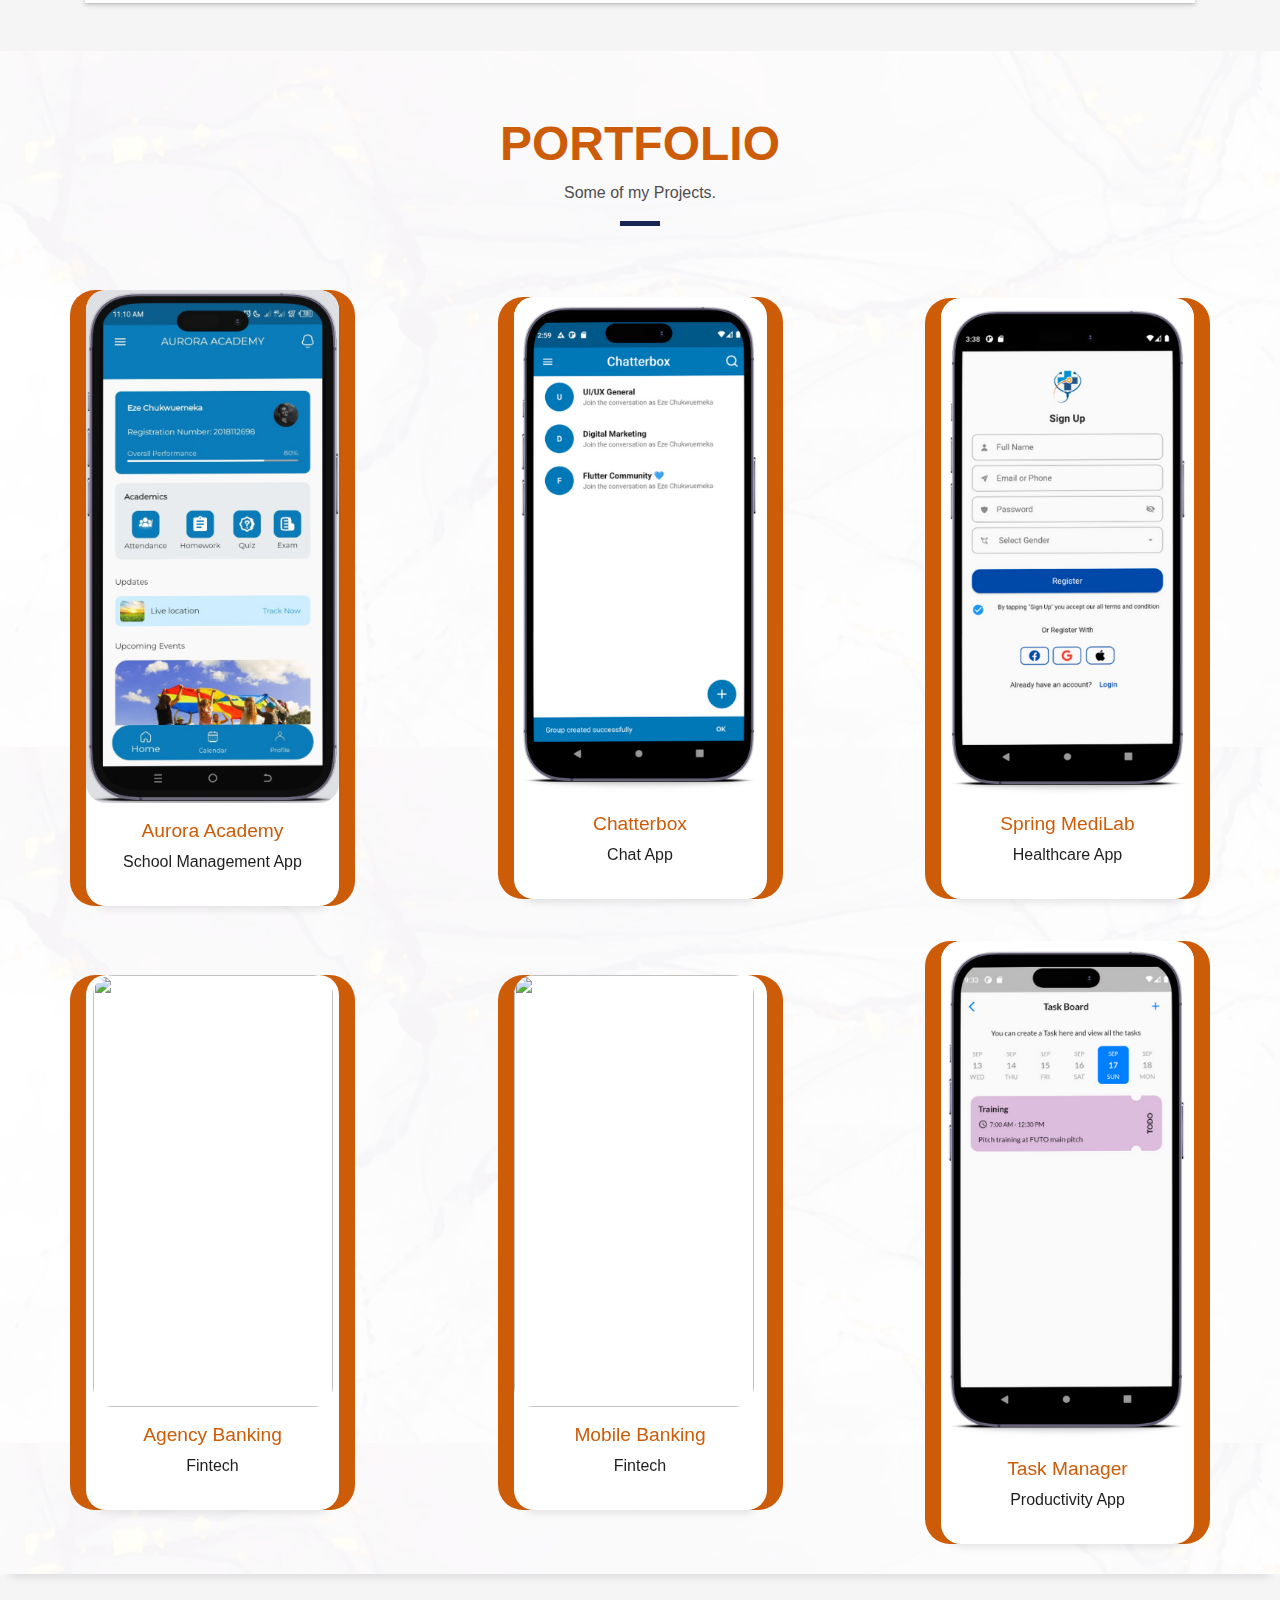
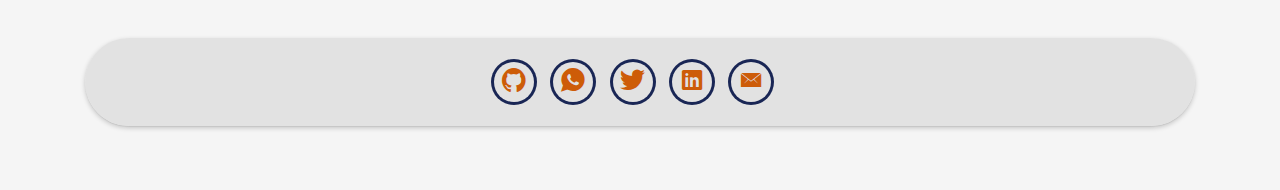
==== commit 03560389: "updated aurora mockup" ====
--- a/index.html
+++ b/index.html
@@ -8,8 +8,8 @@
     <meta content="" name="description" />
 
     <!-- Favicons -->
-    <link href="img/eze.jpg" rel="icon" />
-    <link href="img/eze.jpg" rel="apple-touch-icon" />
+    <link href="img/logo.png" rel="icon" />
+    <link href="img/logo.png" rel="apple-touch-icon" />
 
     <!-- Bootstrap CSS File -->
     <link href="lib/bootstrap/css/bootstrap.min.css" rel="stylesheet" />
@@ -196,21 +196,17 @@
                       <h5 class="title-left">About Me</h5>
                     </div>
                     <p class="lead">
-                      I'm a mobile developer with expertise In Flutter, eagerly
-                      seeking an entry-level role. I have hands-on experience
-                      with Flutter, having worked on multiple projects. My goal
-                      is to create captivating and user-friendly mobile
-                      applications through skillful coding and a focus on
-                      user-centric design.
+                      I'm a mobile developer with expertise In Flutter and Dart.
+                      I have hands-on experience with Flutter, having worked on
+                      multiple projects. My goal is to create captivating and
+                      user-friendly mobile applications through skillful coding
+                      and a focus on user-centric design.
                     </p>
                     <p class="lead">
                       I'm enthusiastic about leveraging my coding proficiency to
                       contribute to innovative mobile app solutions, and I'm
                       excited about the prospect of applying my skills in a
-                      dynamic and collaborative environment. My goal is to
-                      continue developing my abilities, taking on new
-                      challenges, and making a meaningful impact in the world of
-                      mobile app development.
+                      dynamic and collaborative environment.
                     </p>
 
                     <!-- Add a "Download Resume" button -->
@@ -242,7 +238,7 @@
           <div class="col-sm-12">
             <div class="title-box text-center">
               <h3 class="title-a">Portfolio</h3>
-              <p class="subtitle-a">Some of my Personal Projects.</p>
+              <p class="subtitle-a">Some of my Projects.</p>
               <div class="line-mf"></div>
             </div>
           </div>
@@ -253,11 +249,11 @@
         >
           <!-- project 1 -->
           <div class="col col-md-3 px-3">
-            <a href="blog-single.html">
+            <a href="aurora.html">
               <div class="work-box">
                 <div class="work-img text-center">
                   <img
-                    src="img/mockup_Image/auora-1.png"
+                    src="img/mockup_Image/auroraa1.jpg"
                     alt=""
                     class="img-fluid"
                   />
@@ -308,27 +304,47 @@
             </a>
           </div>
 
-          <!-- project 4
-          <div class="col col-md-3 px-3">
-            <a href="blog-single.html">
+          <!-- project 4 -->
+          <div class="col col-md-3 px-3">
+            <a href="kolomoni_agency.html">
               <div class="work-box">
                 <div class="work-img text-center">
                   <img
-                    src="img/work-1.jpg"
+                    src="img/mockup_Image/k4.jpg"
                     alt=""
                     class="img-fluid"
                     style="height: 27em; width: 15em"
                   />
                 </div>
                 <div class="title text-center py-3 m-0">
-                  <h2 class="w-title">PetPulse</h2>
-                  <p class="w-ctegory">Dog App</p>
-                </div>
-              </div>
-            </a>
-          </div> -->
+                  <h2 class="w-title">Agency Banking</h2>
+                  <p class="w-ctegory">Fintech</p>
+                </div>
+              </div>
+            </a>
+          </div>
 
           <!-- project 5 -->
+          <div class="col col-md-3 px-3">
+            <a href="kolomoni_mobile.html">
+              <div class="work-box">
+                <div class="work-img">
+                  <img
+                    src="img/mockup_Image/kolo1.jpg"
+                    alt=""
+                    class="img-fluid"
+                    style="height: 27em; width: 15em"
+                  />
+                </div>
+                <div class="title text-center py-3 m-0">
+                  <h2 class="w-title">Mobile Banking</h2>
+                  <p class="w-ctegory">Fintech</p>
+                </div>
+              </div>
+            </a>
+          </div>
+
+          <!-- project 6 -->
           <div class="col col-md-3 px-3">
             <a href="task-manager.html">
               <div class="work-box">
@@ -346,26 +362,6 @@
               </div>
             </a>
           </div>
-
-          <!-- project 6
-          <div class="col col-md-4 px-3">
-            <a href="blog-single.html">
-              <div class="work-box">
-                <div class="work-img">
-                  <img
-                    src="img/work-1.jpg"
-                    alt=""
-                    class="img-fluid"
-                    style="height: 27em; width: 15em"
-                  />
-                </div>
-                <div class="title text-center py-3 m-0">
-                  <h2 class="w-title">Loreda Cuno Nere</h2>
-                  <p class="w-ctegory">Web App</p>
-                </div>
-              </div>
-            </a>
-          </div> -->
         </div>
       </div>
     </section>
@@ -392,7 +388,7 @@
                       ></a>
                     </li>
                     <li>
-                      <a href="https://wa.me/09072623219"
+                      <a href="https://wa.me/08131969117"
                         ><span class="ico-circle"
                           ><i class="ion-social-whatsapp"></i></span
                       ></a>
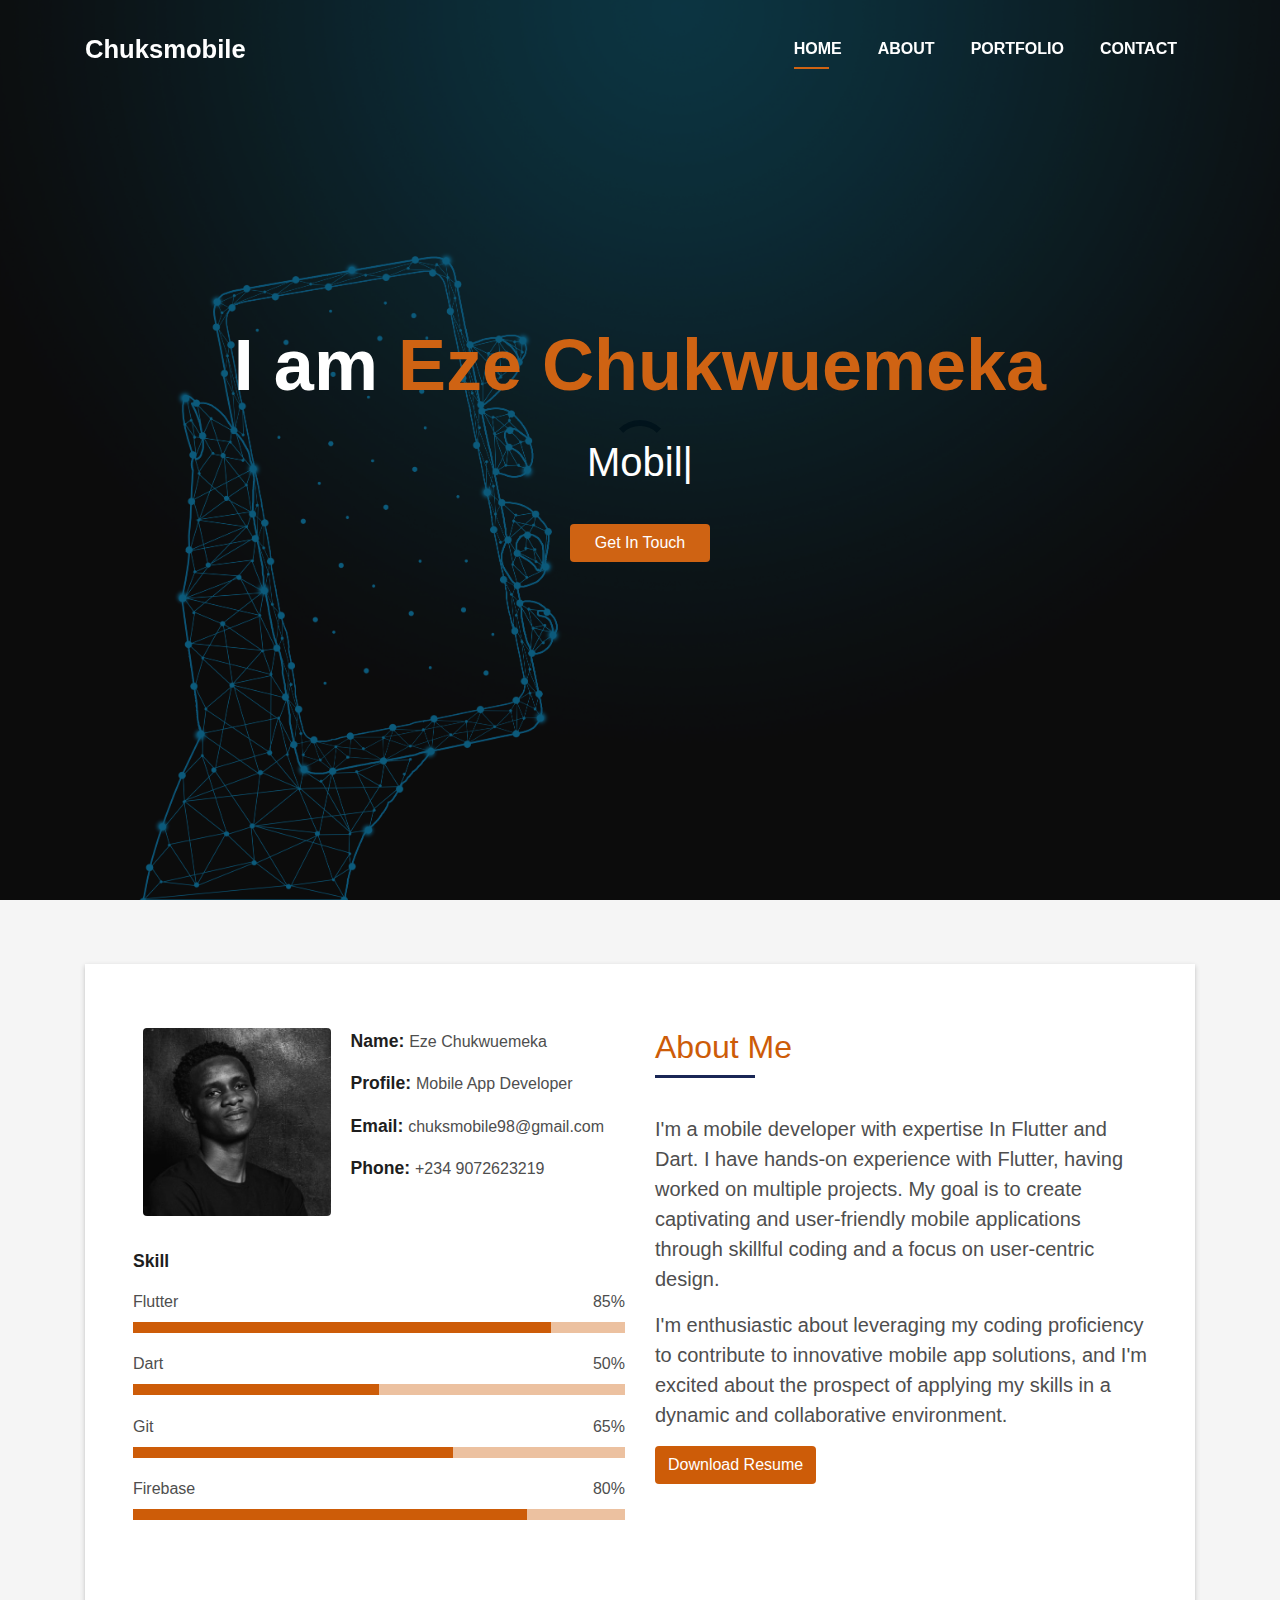
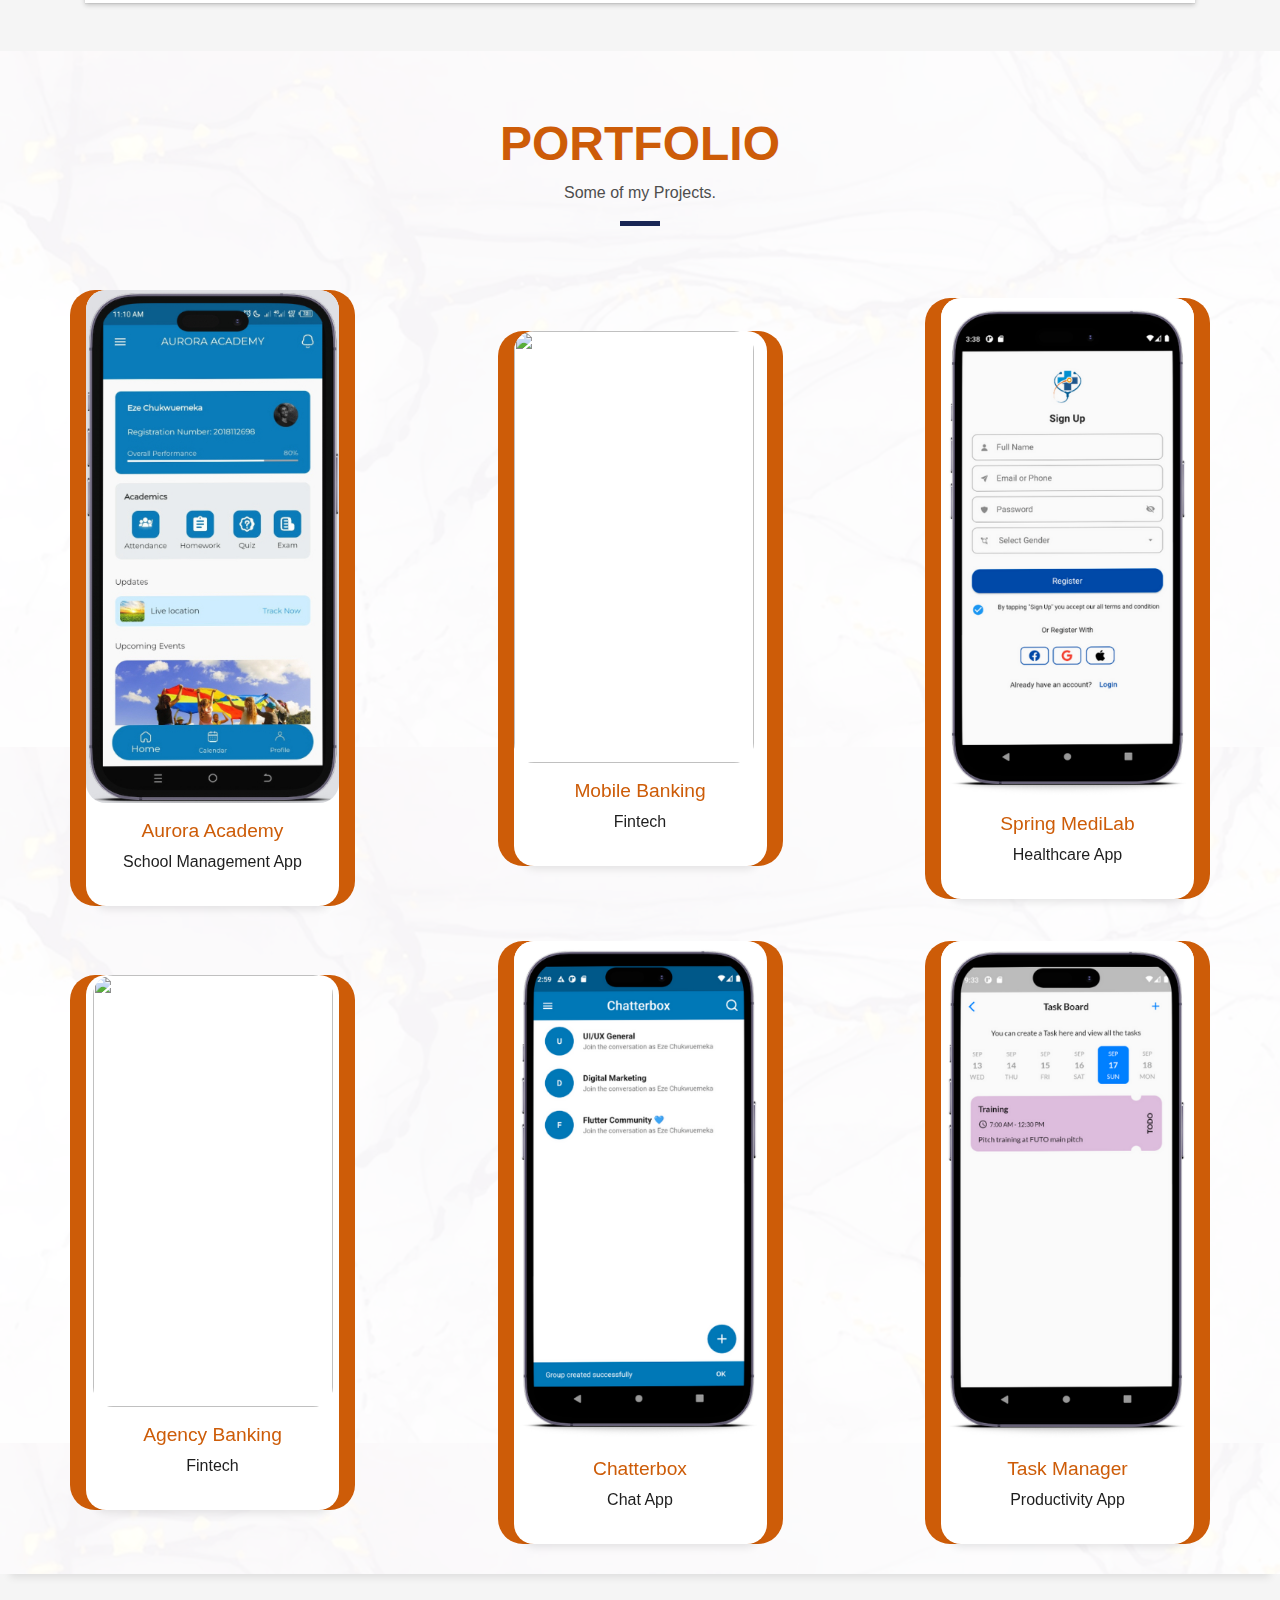
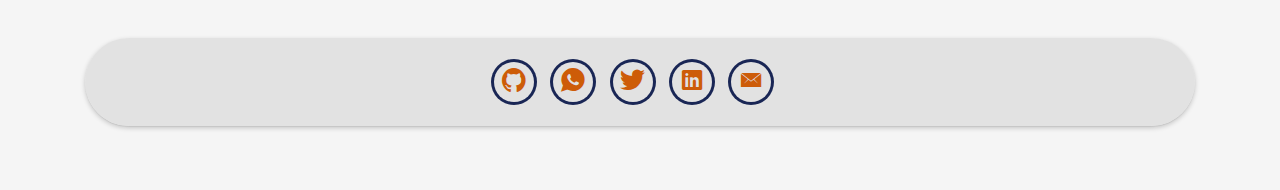
==== commit 2a590f42: "completion" ====
--- a/index.html
+++ b/index.html
@@ -266,7 +266,68 @@
             </a>
           </div>
 
-          <!-- project 2 -->
+         <!-- project 2 -->
+          <div class="col col-md-3 px-3">
+            <a href="kolomoni_mobile.html">
+              <div class="work-box">
+                <div class="work-img">
+                  <img
+                    src="img/mockup_Image/kolo1.jpg"
+                    alt=""
+                    class="img-fluid"
+                    style="height: 27em; width: 15em"
+                  />
+                </div>
+                <div class="title text-center py-3 m-0">
+                  <h2 class="w-title">Mobile Banking</h2>
+                  <p class="w-ctegory">Fintech</p>
+                </div>
+              </div>
+            </a>
+          </div>
+
+          <!-- project 3 -->
+          <div class="col col-md-3 px-3">
+            <a href="spring.html">
+              <div class="work-box">
+                <div class="work-img text-center">
+                  <img
+                    src="img/mockup_Image/spring-1.png"
+                    alt=""
+                    class="img-fluid"
+                  />
+                </div>
+                <div class="title text-center py-3 m-0">
+                  <h2 class="w-title">Spring MediLab</h2>
+                  <p class="w-ctegory">Healthcare App</p>
+                </div>
+              </div>
+            </a>
+          </div>
+
+          <!-- project 4 -->
+          <div class="col col-md-3 px-3">
+            <a href="kolomoni_agency.html">
+              <div class="work-box">
+                <div class="work-img text-center">
+                  <img
+                    src="img/mockup_Image/k4.jpg"
+                    alt=""
+                    class="img-fluid"
+                    style="height: 27em; width: 15em"
+                  />
+                </div>
+                <div class="title text-center py-3 m-0">
+                  <h2 class="w-title">Agency Banking</h2>
+                  <p class="w-ctegory">Fintech</p>
+                </div>
+              </div>
+            </a>
+          </div>
+
+          
+
+           <!-- project 5 -->
           <div class="col col-md-3 px-3">
             <a href="chatterbox-blog.html">
               <div class="work-box">
@@ -280,65 +341,6 @@
                 <div class="title text-center py-3 m-0">
                   <h2 class="w-title">Chatterbox</h2>
                   <p class="w-ctegory">Chat App</p>
-                </div>
-              </div>
-            </a>
-          </div>
-
-          <!-- project 3 -->
-          <div class="col col-md-3 px-3">
-            <a href="spring.html">
-              <div class="work-box">
-                <div class="work-img text-center">
-                  <img
-                    src="img/mockup_Image/spring-1.png"
-                    alt=""
-                    class="img-fluid"
-                  />
-                </div>
-                <div class="title text-center py-3 m-0">
-                  <h2 class="w-title">Spring MediLab</h2>
-                  <p class="w-ctegory">Healthcare App</p>
-                </div>
-              </div>
-            </a>
-          </div>
-
-          <!-- project 4 -->
-          <div class="col col-md-3 px-3">
-            <a href="kolomoni_agency.html">
-              <div class="work-box">
-                <div class="work-img text-center">
-                  <img
-                    src="img/mockup_Image/k4.jpg"
-                    alt=""
-                    class="img-fluid"
-                    style="height: 27em; width: 15em"
-                  />
-                </div>
-                <div class="title text-center py-3 m-0">
-                  <h2 class="w-title">Agency Banking</h2>
-                  <p class="w-ctegory">Fintech</p>
-                </div>
-              </div>
-            </a>
-          </div>
-
-          <!-- project 5 -->
-          <div class="col col-md-3 px-3">
-            <a href="kolomoni_mobile.html">
-              <div class="work-box">
-                <div class="work-img">
-                  <img
-                    src="img/mockup_Image/kolo1.jpg"
-                    alt=""
-                    class="img-fluid"
-                    style="height: 27em; width: 15em"
-                  />
-                </div>
-                <div class="title text-center py-3 m-0">
-                  <h2 class="w-title">Mobile Banking</h2>
-                  <p class="w-ctegory">Fintech</p>
                 </div>
               </div>
             </a>
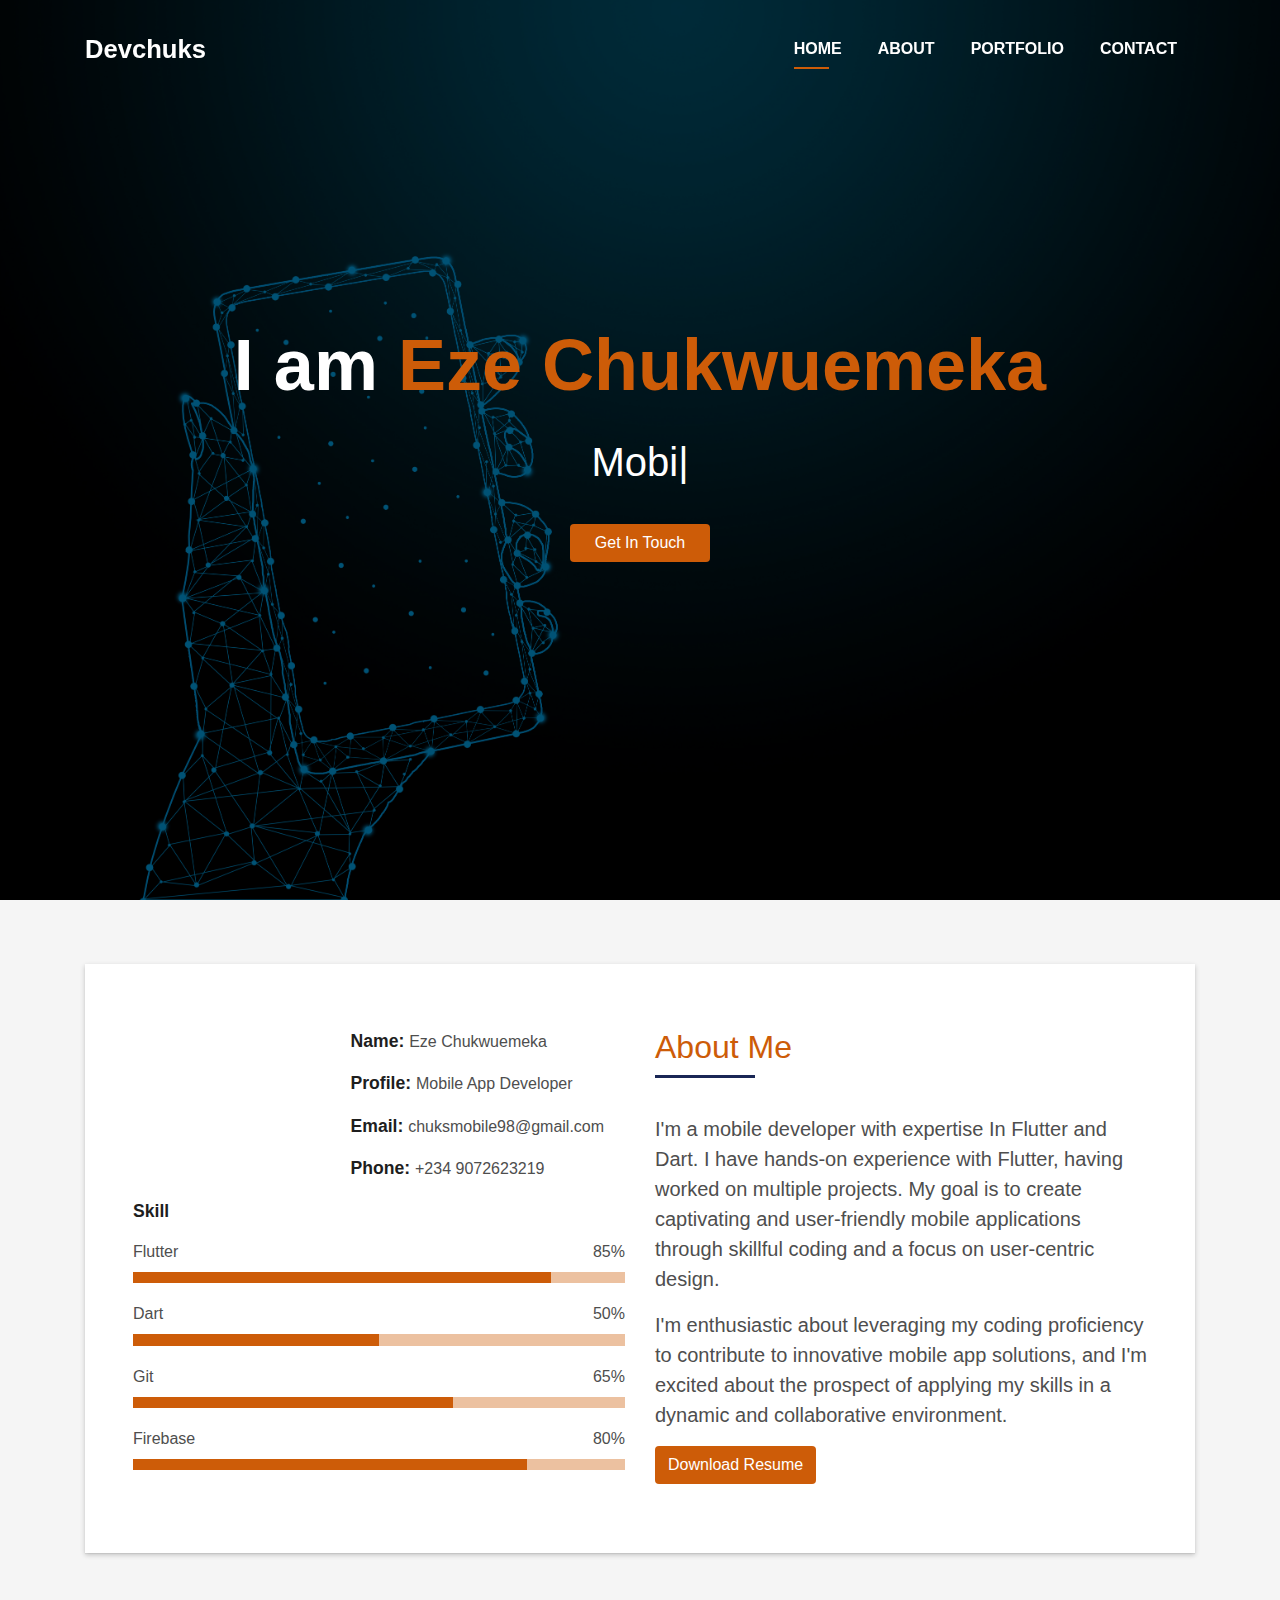
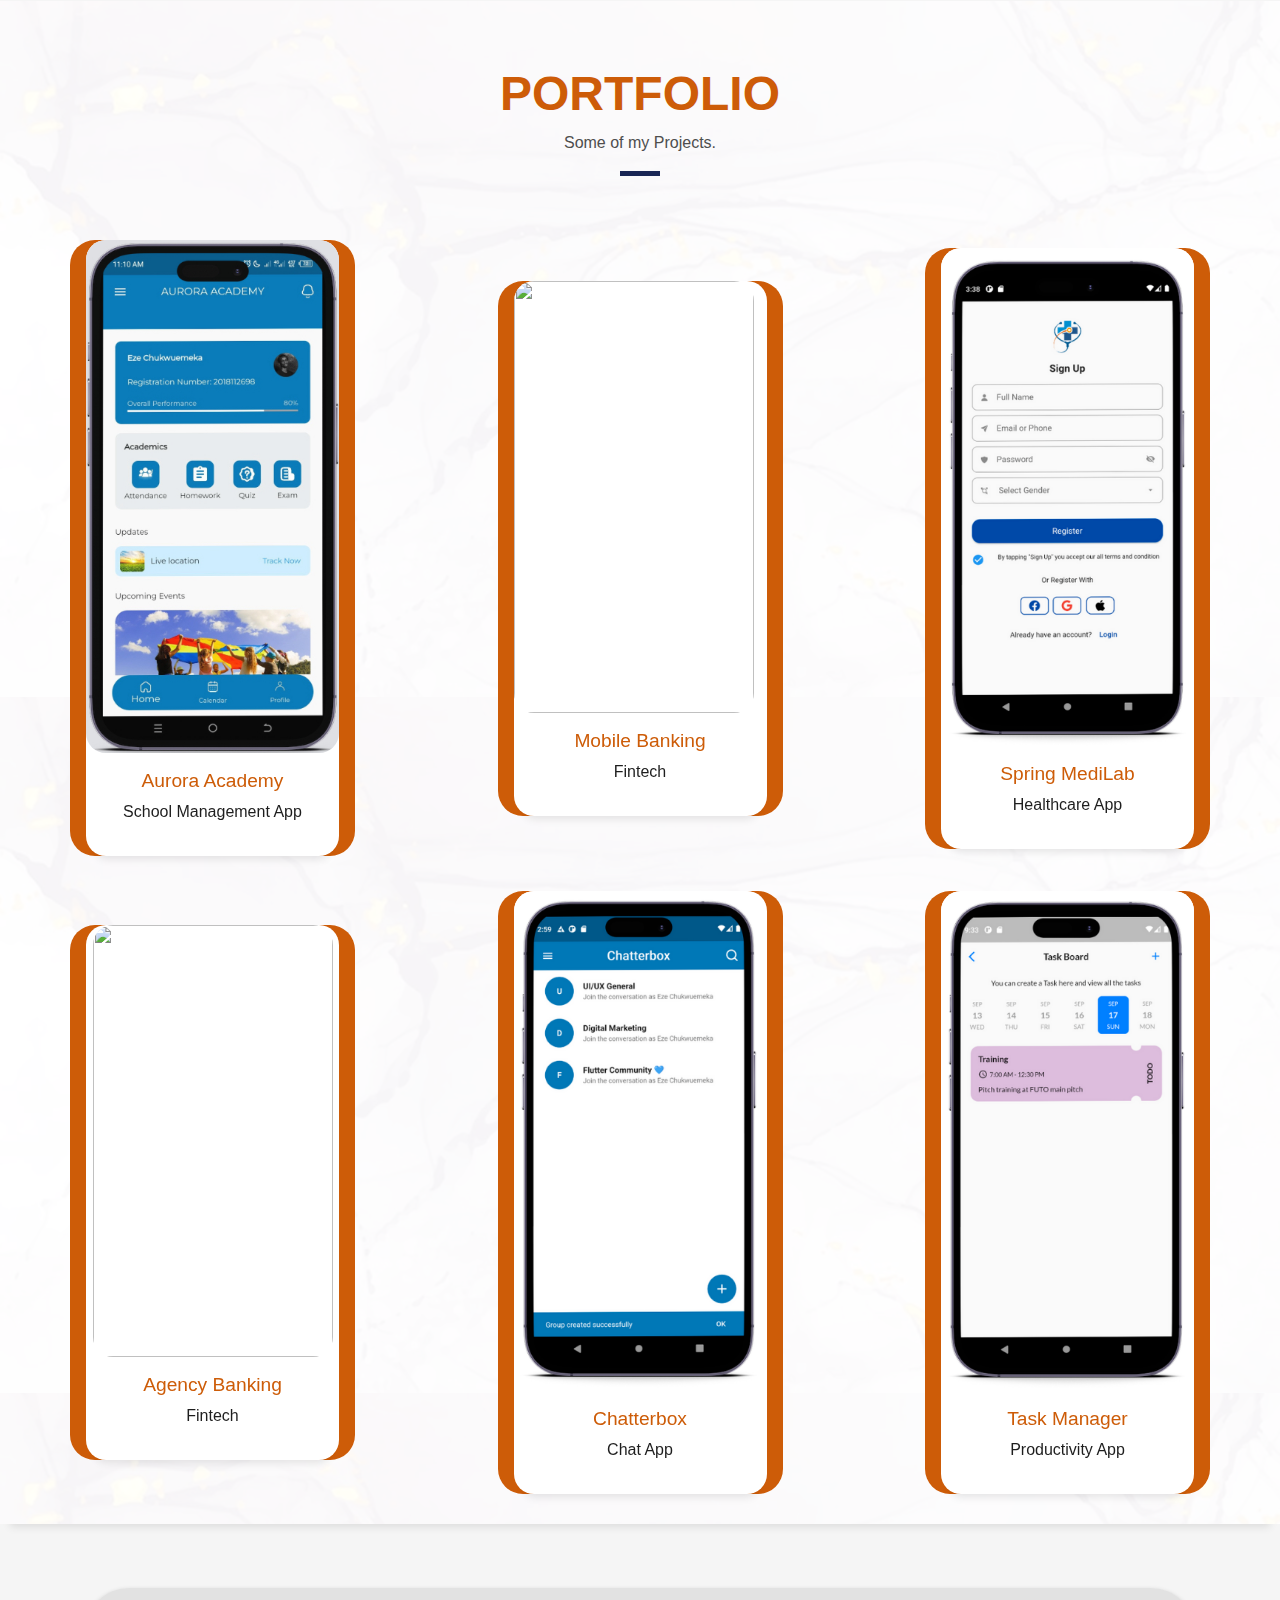
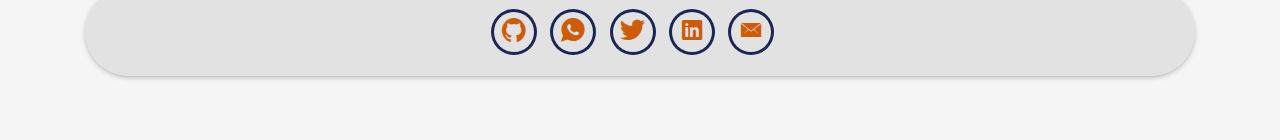
==== commit 9b33536e: "updated resume" ====
--- a/index.html
+++ b/index.html
@@ -32,7 +32,7 @@
       id="mainNav"
     >
       <div class="container">
-        <a class="navbar-brand js-scroll" href="index.html">Chuksmobile</a>
+        <a class="navbar-brand js-scroll" href="index.html">Devchuks</a>
         <button
           class="navbar-toggler collapsed"
           type="button"
@@ -115,7 +115,7 @@
                     <div class="col-sm-6 col-md-5">
                       <div class="about-img">
                         <img
-                          src="img/eze.jpg"
+                          src="img/potrait.jpg"
                           class="img-fluid rounded b-shadow-a"
                           alt=""
                         />
@@ -212,7 +212,7 @@
                     <!-- Add a "Download Resume" button -->
                     <div class="download-button">
                       <a
-                        href="Resume.pdf"
+                        href="devchuks_resume.pdf"
                         class="btn btn-color text-white resume-btn"
                         download
                         >Download Resume</a
